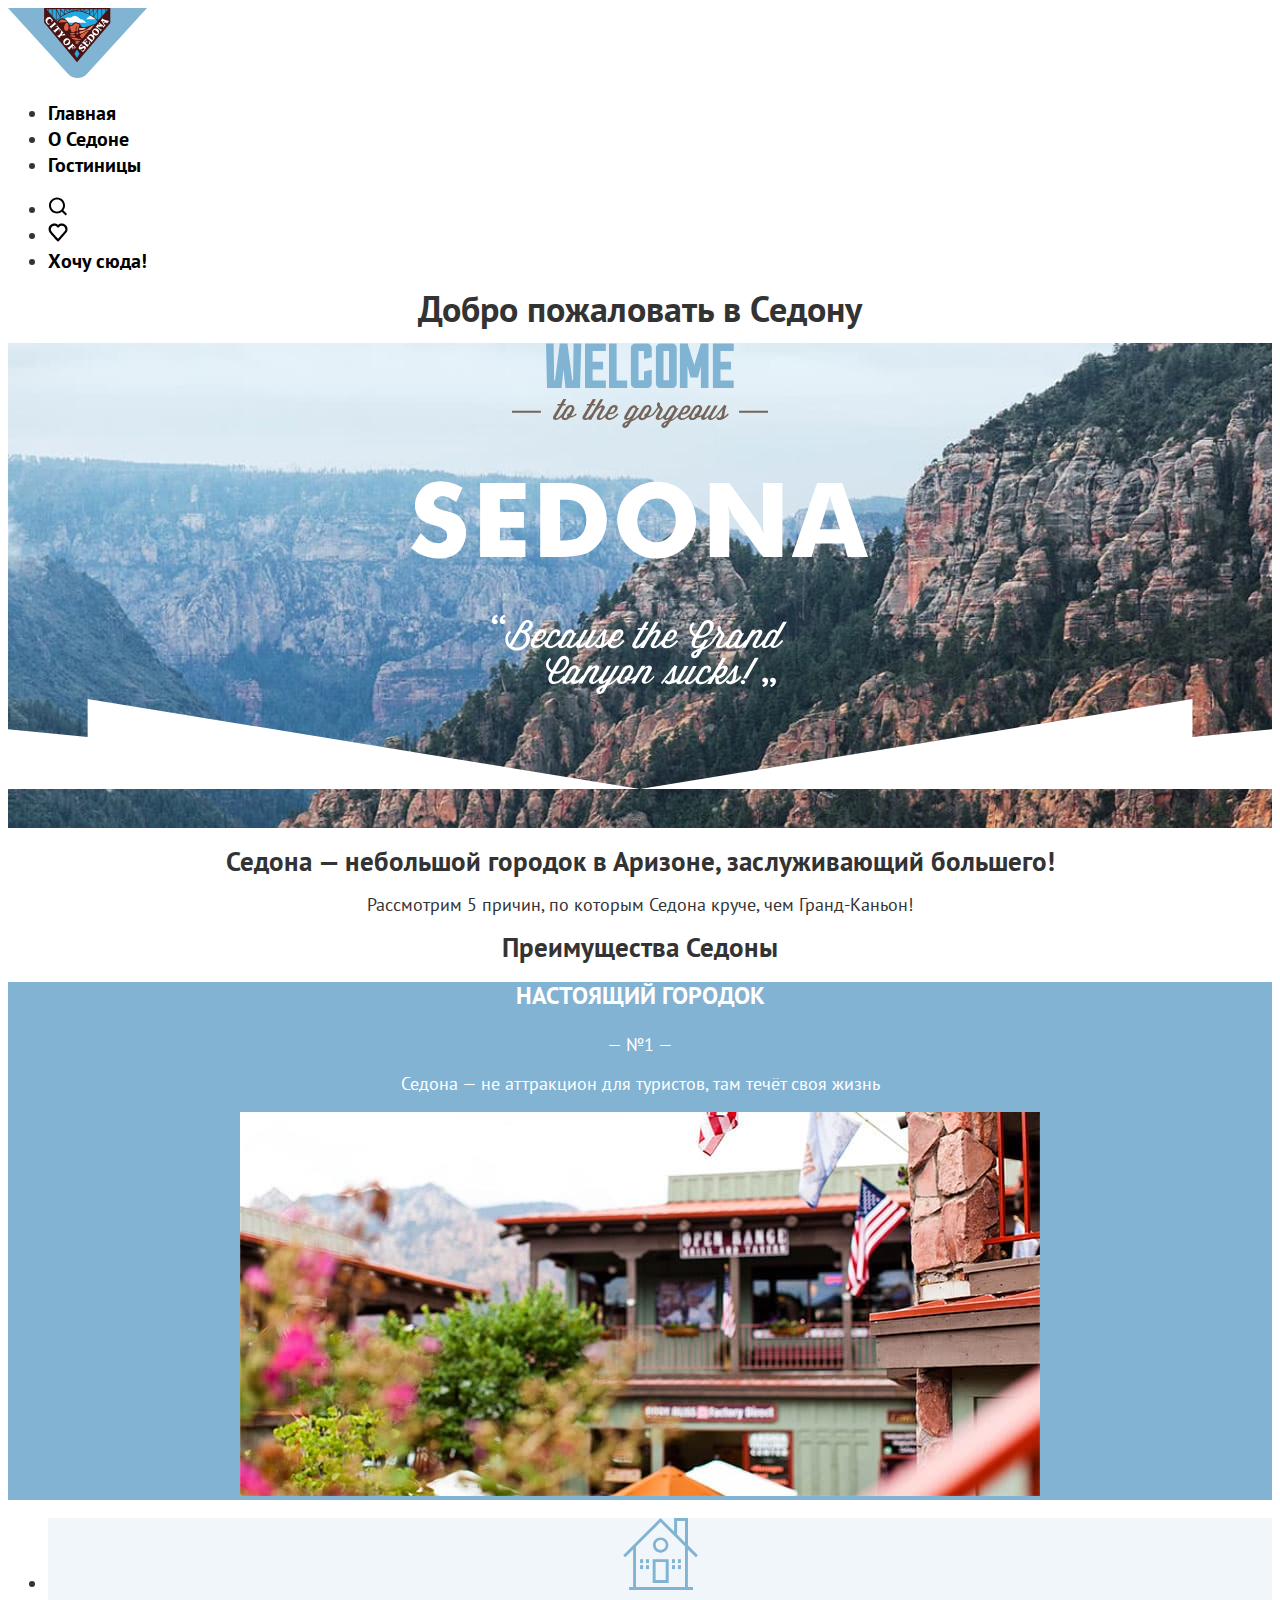
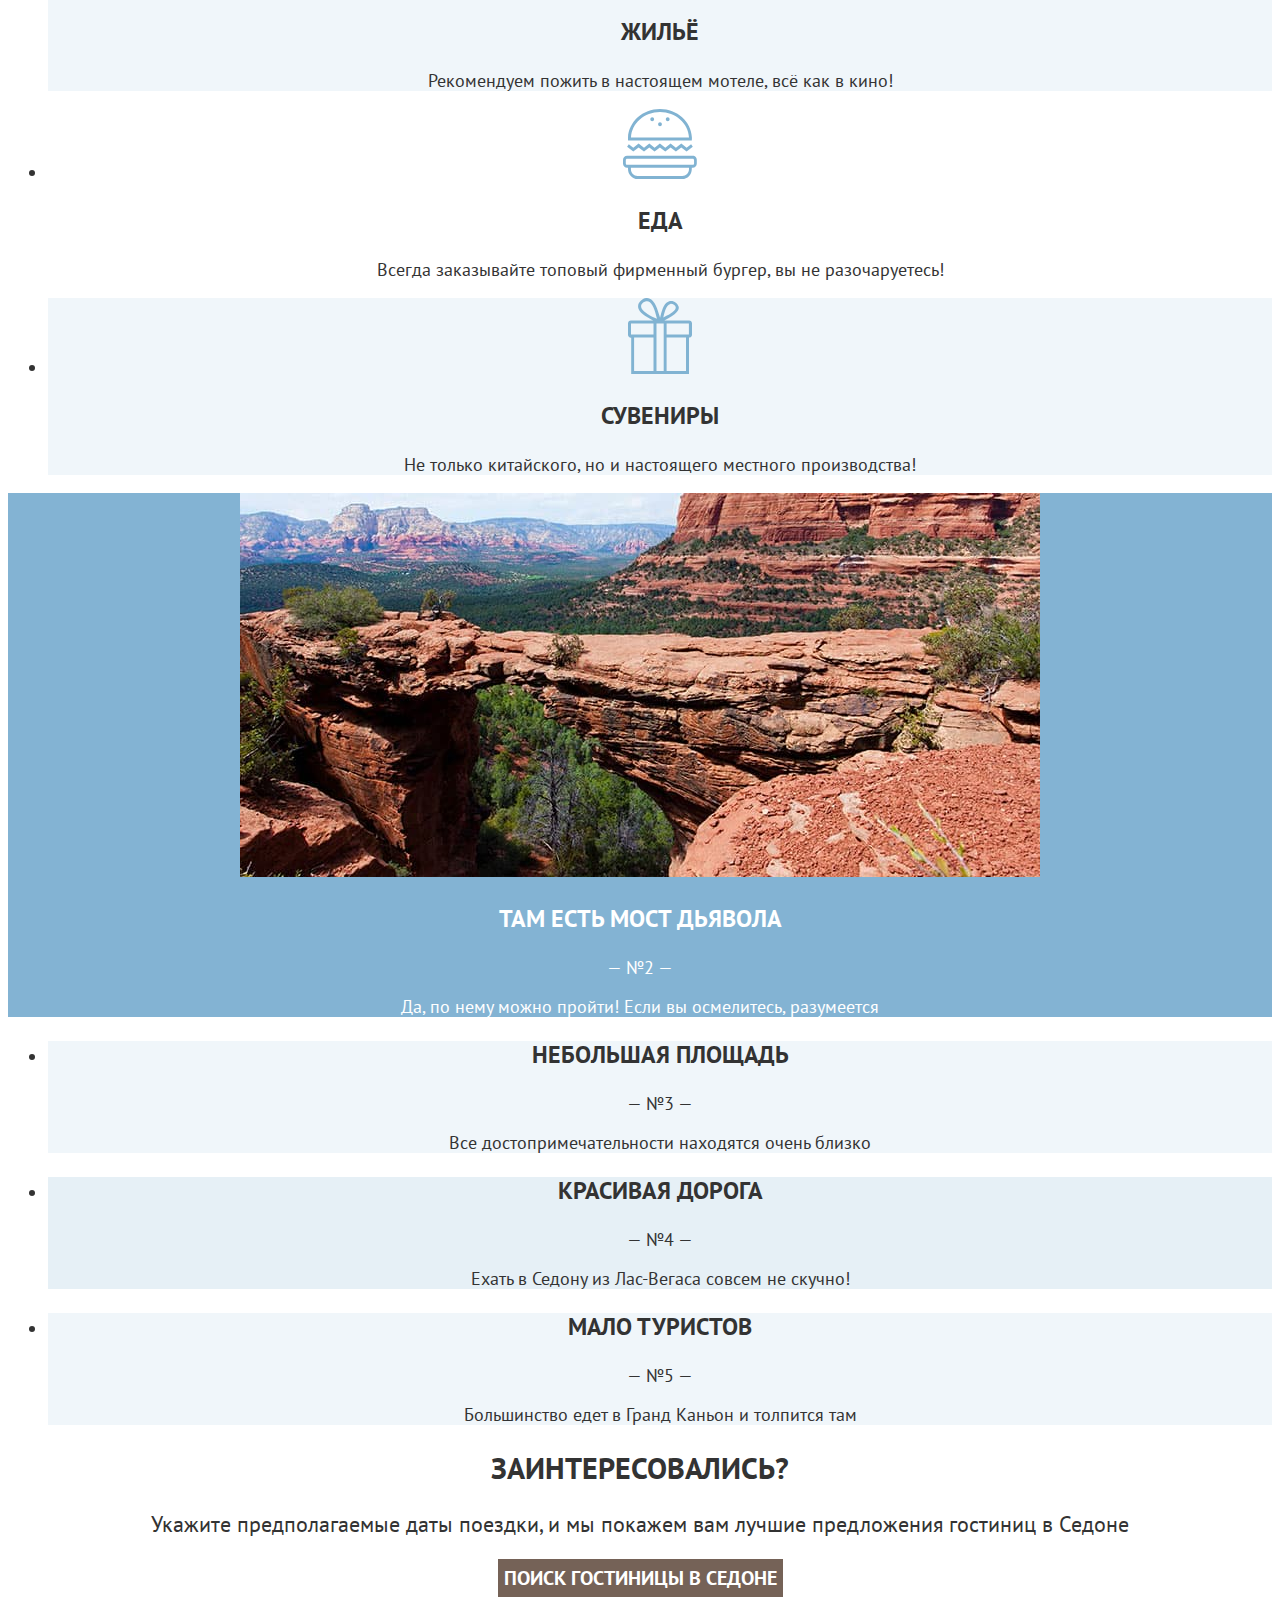
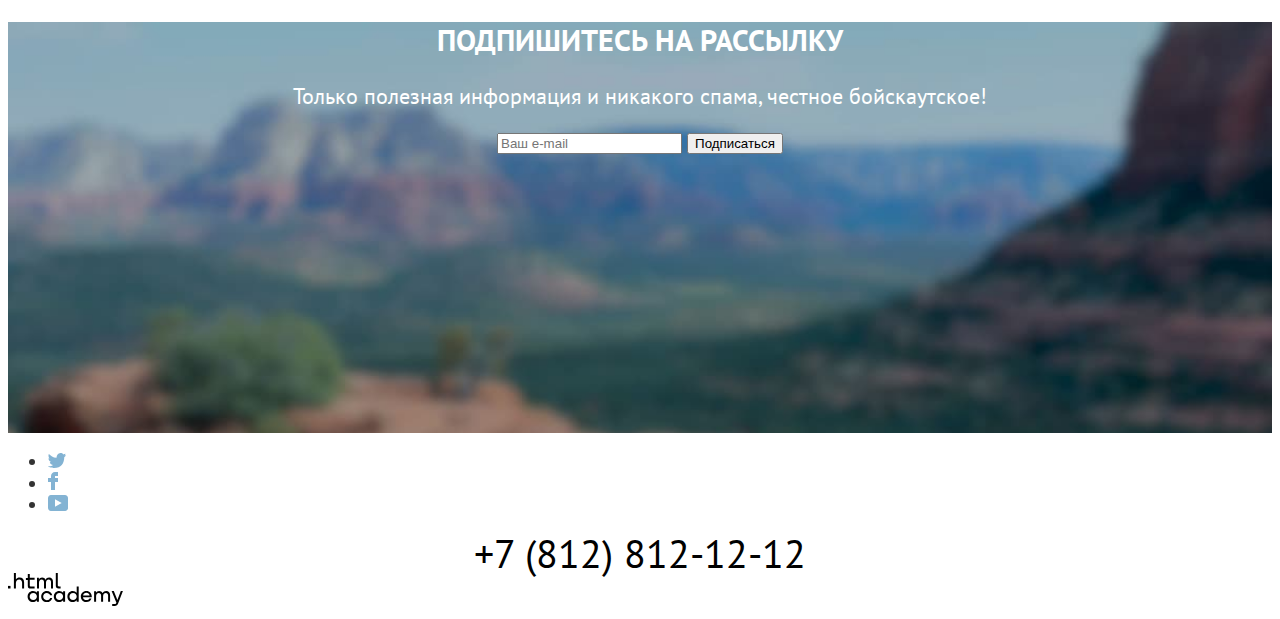
==== 04-live-flex-model/index.html @ d3a2d4d3 "4 live flex-model" ====
<!DOCTYPE html>
<html lang="ru">
<head>
	<meta charset="UTF-8">
	<title>Sedona</title>
	<link rel="stylesheet" href="styles/styles.css">
</head>
<body>
	<header class="page-header">
		<img class="header-logo" width="139" height="70" src="images/logo.svg" alt="Логотип Седона">
		<nav class="navigation">
	    <ul class="navigation-list">
				<li class="navigation-item">
					<a class="navigation-link" href="index.html">Главная</a>
				</li>
				<li class="navigation-item">
					<a class="navigation-link" href="#">О Седоне</a>
				</li>
				<li class="navigation-item">
					<a class="navigation-link" href="catalog.html">Гостиницы</a>
				</li>
			</ul>
			<ul class="navigation-list navigation-buttons">
				<li class="navigation-item">
					<a class="navigation-link" href="#">
						<img class="navigation-image" width="20" height="19" src="images/icon-search.svg" alt="Поиск">
					</a>
				</li>
				<li class="navigation-item">
					<a class="navigation-link" href="#">
						<img class="navigation-image" width="20" height="19" src="images/icon-like.svg" alt="Лайк">
					</a>
				</li>
				<li class="navigation-item">
					<a class="navigation-link" href="#">Хочу сюда!</a>
				</li>
			</ul>
		</nav>
	</header>

	<main class="main-index">
		<section class="welcome">
			<h1 class="visually-hidden">Добро пожаловать в Седону</h1>
			<div class="welcome-banner">
				<img class="welcome-image" width="458" height="352" src="images/welcome.svg" alt="Добро пожаловать в Седону.">
				<img class="welcome-divider" width="1200" height="57" src="images/divider.svg" alt="Разделитель">
			</div>
			<h2 class="welcome-title">Седона — небольшой городок в Аризоне, заслуживающий большего!</h2>
			<p class="welcome-description">Рассмотрим 5 причин, по которым Седона круче, чем Гранд-Каньон!</p>
		</section>
		<section class="advantages">
			<h2 class="visually-hidden">Преимущества Седоны</h2>
			<div class="advantages-item advantages-item-1">
					<h3 class="advantages-title">Настоящий городок</h3>
					<span class="advatages-number">— №1 —</span>
					<p class="advantages-description">Седона — не аттракцион для туристов, там течёт своя жизнь</p>
					<img class="advantages-image" width="800" height="384" src="images/photo-1.jpg" alt="Настоящий городок">
			</div>
			<ul class="advantages-list">
				<li class="advantages-item advantages-item-2">
					<img class="advantages-image" width="75" height="72" src="images/icon-1.svg" alt="Жильё">
					<h3 class="advantages-title">Жильё</h3>
					<p class="advantages-description">Рекомендуем пожить в настоящем мотеле, всё как в кино!</p>
				</li>
				<li class="advantages-item advantages-item-3">
					<img class="advantages-list" width="74" height="70" src="images/icon-2.svg" alt="Еда">
					<h3 class="advantages-title">Еда</h3>
					<p class="advantages-description">Всегда заказывайте топовый фирменный бургер, вы не разочаруетесь!</p>
				</li>
				<li class="advantages-item advantages-item-4">
					<img class="advantages-list" width="64" height="76" src="images/icon-3.svg" alt="Сувениры">
					<h3 class="advantages-title">Сувениры</h3>
					<p class="advantages-description">Не только китайского, но и настоящего местного производства!</p>
				</li>
			</ul>
			<div class="advantages-item advantages-item-5">
				<img class="advantages-image" width="800" height="384" src="images/photo-2.jpg" alt="Там есть мост дьявола">
				<h3 class="advantages-title">Там есть мост дьявола</h3>
				<span class="advatages-number">— №2 —</span>
				<p class="advantages-description">Да, по нему можно пройти! Если вы осмелитесь, разумеется</p>
			</div>
			<ul class="advantages-list">
				<li class="advantages-item advantages-item-6 ">
					<h3 class="advantages-title">Небольшая площадь</h3>
					<span class="advantages-number">— №3 —</span>
					<p class="advantages-description">Все достопримечательности находятся очень близко</p>
				</li>
				<li class="advantages-item advantages-item-7">
					<h3 class="advantages-title">Красивая дорога</h3>
					<span class="advantages-number">— №4 —</span>
					<p class="advantages-description">Ехать в Седону из Лас-Вегаса совсем не скучно!</p>
				</li>
				<li class="advantages-item advantages-item-8">
					<h3 class="advantages-title">Мало туристов</h3>
					<span class="advantages-number">— №5 —</span>
					<p class="advantages-description">Большинство едет в Гранд Каньон и толпится там</p>
				</li>
			</ul>
	  </section>
		<section class="booking">
			<h2 class="booking-title">Заинтересовались?</h2>
			<p class="booking-description">Укажите предполагаемые даты поездки, и мы покажем вам лучшие предложения гостиниц в Седоне
			</p>
			<button class="booking-button">Поиск гостиницы в Седоне</button>
		</section>
	</main>

	<footer class="page-footer">
		<section class="subscription subscription-index">
			<h2 class="subscription-title">Подпишитесь на рассылку</h2>
			<p class="subscription-description">Только полезная информация и никакого спама,
			честное бойскаутское!</p>
			<form action="https://echo.htmlacademy.ru/" method="get">
				<input class="subscription-input" type="email" name="subscription" placeholder="Ваш e-mail">
				<button class="button" type="submit">Подписаться</button>
			</form>
		</section>
		<div class="footer-social">
			<ul class="footer-social-list">
				<li class="footer-social-item">
					<a class="button" href="https://twitter.com/htmlacademy_ru">
						<img src="images/social-twitter.svg" width="18" height="15" alt="Ссылка на твиттер">
					</a>
				</li>
				<li class="footer-social-item">
					<a class="button" href="https://www.facebook.com/htmlacademy">
						<img src="images/social-facebook.svg" width="10" height="18" alt="Ссылка на фейсбук">
					</a>
				</li>
				<li class="footer-social-item">
					<a class="button" href="https://www.youtube.com/c/HTMLAcademyRUS">
						<img src="images/social-youtube.svg" width="20" height="16" alt="Ссылка на ютуб">
					</a>
				</li>
			</ul>
		</div>
		<div class="footer-phone">
			<a href="tel:+78128121212">+7 (812) 812-12-12</a>
		</div>
		<div class="footer-logo">
			<a href="https://htmlacademy.ru/">
				<img class="footer-image" width="115" height="34" src="images/logo_htmlacademy.svg" alt="html academy logo">
			</a>
		</div>
	</footer>
</body>
</html>
---- 04-live-flex-model/styles/styles.css ----
@font-face {
	font-family: "PT Sans";
	font-style: normal;
	font-weight: 400;
	src: url("../fonts/ptsans-400.woff2") format("woff2");
	font-display: swap;
}

@font-face {
	font-family: "PT Sans";
	font-style: normal;
	font-weight: 700;
	src: url("../fonts/ptsans-700.woff2") format("woff2");
	font-display: swap;
}

body {
	font-family: "PT Sans", sans-serif;
	font-size: 18px;
	line-height: 21px;
	color: #333333;
	background-color: #ffffff;
}

.navigation-link {
	color: #000000;
	font-weight: 700;
	font-size: 20px;
	line-height: 26px;
	text-decoration: none;
}

.welcome {
	text-align: center;
}

.welcome-banner {
	background-color: #ffffff;
	color: #000000;
	background-image: url(../images/index-background.jpg);
	background-repeat: no-repeat;
	background-size: 100% auto;
	height: 485px;
}

.welcome-divider {
	width: 100%;
	height: 90px;
	object-fit: cover;
}

.advantages {
	text-align: center;
}

.advantages-item h3 {
	text-transform: uppercase;
	font-size: 24px;
	line-height: 28px;
	font-weight: 700;
}

.advantages-item p {
	font-size: 18px;
	line-height: 21px;
}

.advantages-item-1,
.advantages-item-5 {
	background-color: #83B3D3;
	color: #ffffff;
}

.advantages-item-2,
.advantages-item-4,
.advantages-item-6,
.advantages-item-8 {
	background-color: rgba(131, 179, 211, 0.12);
}

.advantages-item-3 {
	background-color: #ffffff;
}

.advantages-item-7 {
	background-color: rgba(131, 179, 211, 0.2);
}

.booking {
	text-align: center;
	color: #333333;
}

.booking-title {
	text-transform: uppercase;
	font-weight: 700;
	font-size: 30px;
	line-height: 36px;
}

.booking-description {
	font-size: 22px;
	line-height: 26px;
}

.booking-button {
	text-transform: uppercase;
	color: #ffffff;
	background-color: #756257;
	border: 0;
	font-size: 20px;
	line-height: 36px;
	font-weight: 700;
	font-family: "PT Sans", sans-serif;
}


.subscription {
	text-align: center;
}
.subscription-index {
	background-image: url(../images/background.jpg);
	background-repeat: no-repeat;
	background-size: 100% auto;
	height: 411px;
	color: #ffffff;
}

.subscription-title {
	text-transform: uppercase;
	font-size: 30px;
	line-height: 36px;
}

.subscription-description {
	font-size: 22px;
	line-height: 26px;
}

.footer-phone {
	text-align: center;
}

.footer-phone a {
	text-decoration: none;
	color: #000000;
	font-size: 40px;
	line-height: 40px;
}


.header-catalog {
	background-image: url(../images/catalog-background.jpg);
	background-repeat: no-repeat;
	background-size: 100% auto;
	color: #ffffff;
}

.header-title {
	font-size: 60px;
	line-height: 78px;
	font-weight: 700;
}

.breadcrumbs-link {
	text-decoration: none;
}

.filter-group {
	border: 0;
}

.filter-title {
	font-weight: 700;
	font-size: 20px;
	line-height: 26px;
}

.filter-label {
	line-height: 23px;
}

.apply-button {
	background-color: #83B3D3;
	text-transform: uppercase;
	color: inherit;
	font-family: inherit;
	border: 0;
	font-weight: 700;
	font-size: 16px;
}

.reset-button {
	color: inherit;
	font-family: inherit;
	background-color: transparent;
	border: 0;
}

.sorting-title {
	font-size: 30px;
	line-height: 39px;
	color: #000000;
}

.product-cards-title {
	font-size: 24px;
	line-height: 31px;
	color: #000000;
}

.product-cards-type,
.product-cards-price {
	line-height: 23px;
}

.product-card-button {
	background-color: #756257;
	color: #ffffff;
	text-decoration: none;
	font-family: inherit;
	text-transform: uppercase;
	font-weight: 700;
}

.product-favorite-button {
	background-color: #83B3D3;
	color: #ffffff;
	border: 0;
	font-family: inherit;
	text-transform: uppercase;
	font-size: 18px;
	line-height: 21px;
	font-weight: 700;
}

.product-favorite-button-current {
	background-color: #7DB54F;
}

.product-cards-rating {
	background-color: #F2F2F2;
	text-transform: uppercase;
	font-size: 16px;
}

.load-more-button {
	background-color: #83B3D3;
	color: #ffffff;
	font-size: 20px;
	line-height: 26px;
	text-transform: uppercase;
	font-family: inherit;
	border: 0;
	font-weight: 700;
	width: 100%;
	height: 60px;
}

.pagination-item {
	background-color: #83B3D3;
	width: 55px;
	height: 55px;
	text-align: center;
}

.pagination-link {
	color: #ffffff;
	font-size: 20px;
	line-height: 26px;
	font-weight: 700;
	text-transform: uppercase;
	text-decoration: none;
}
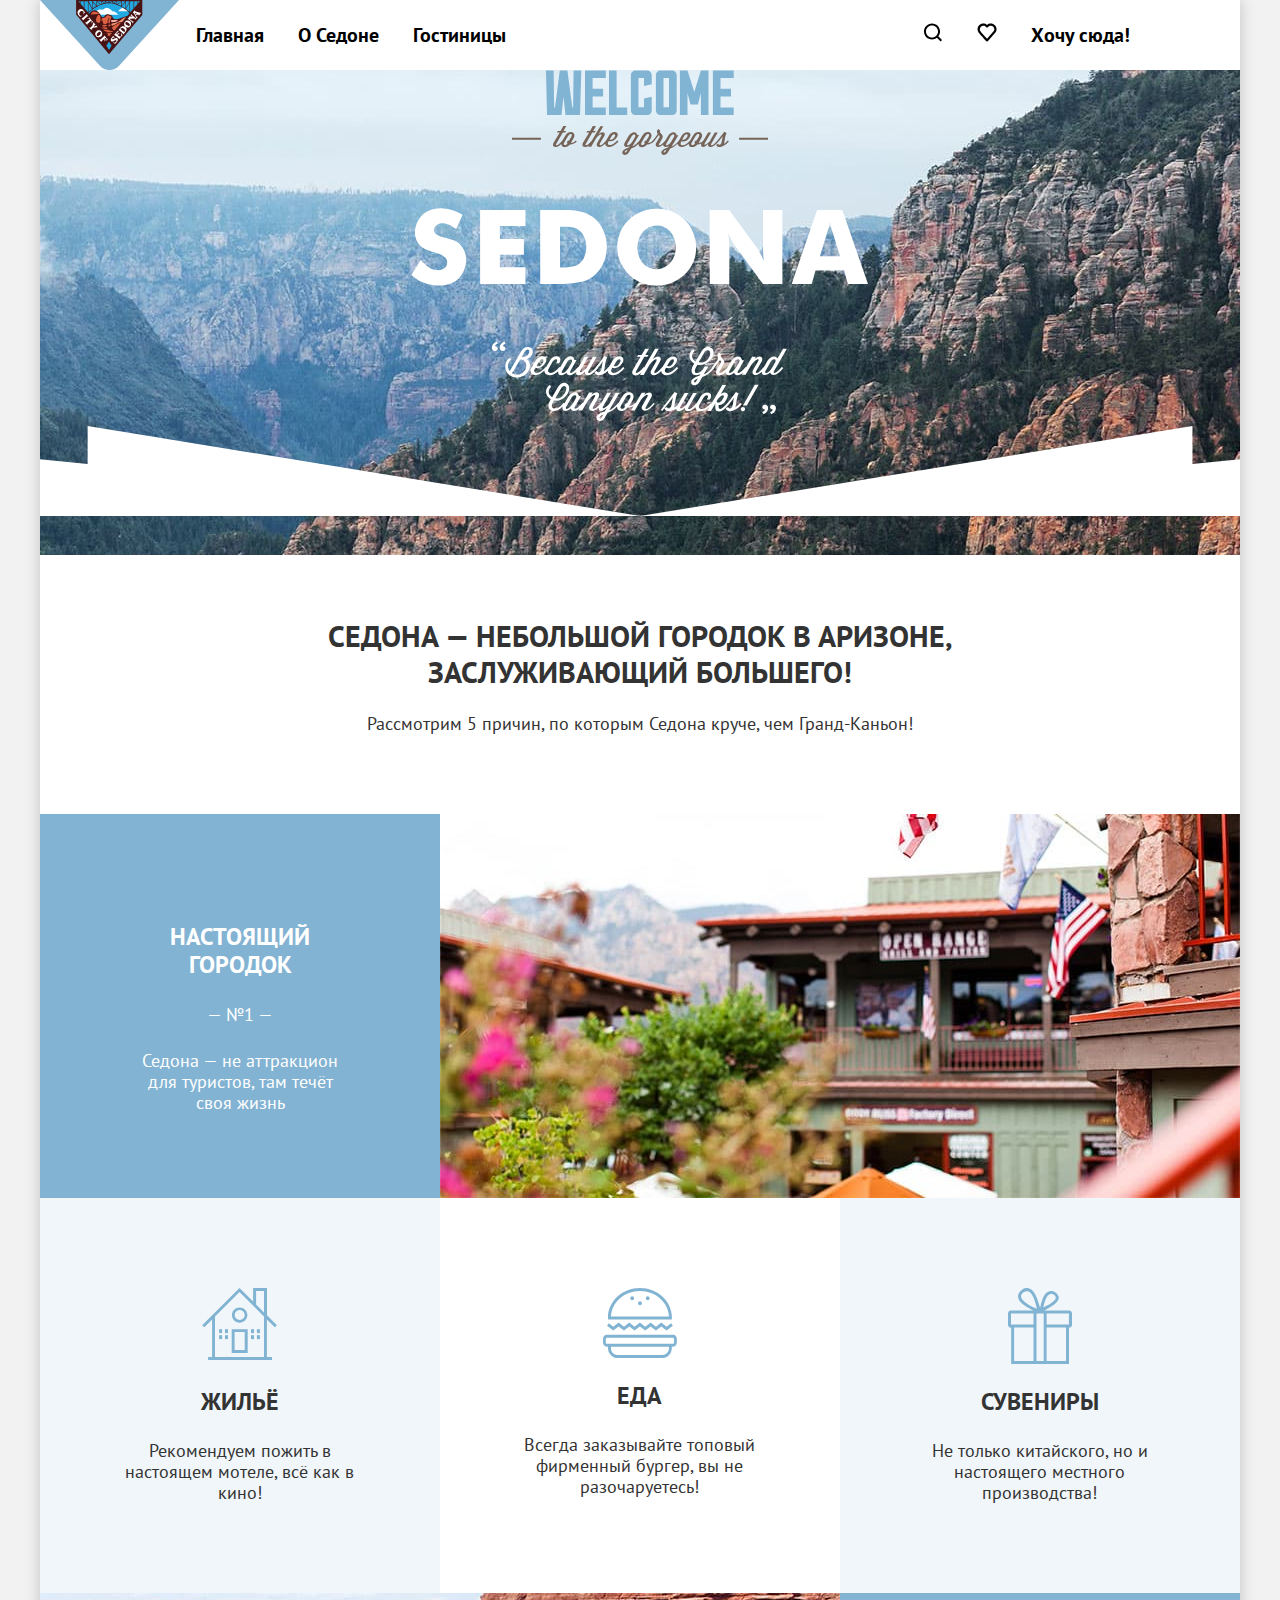
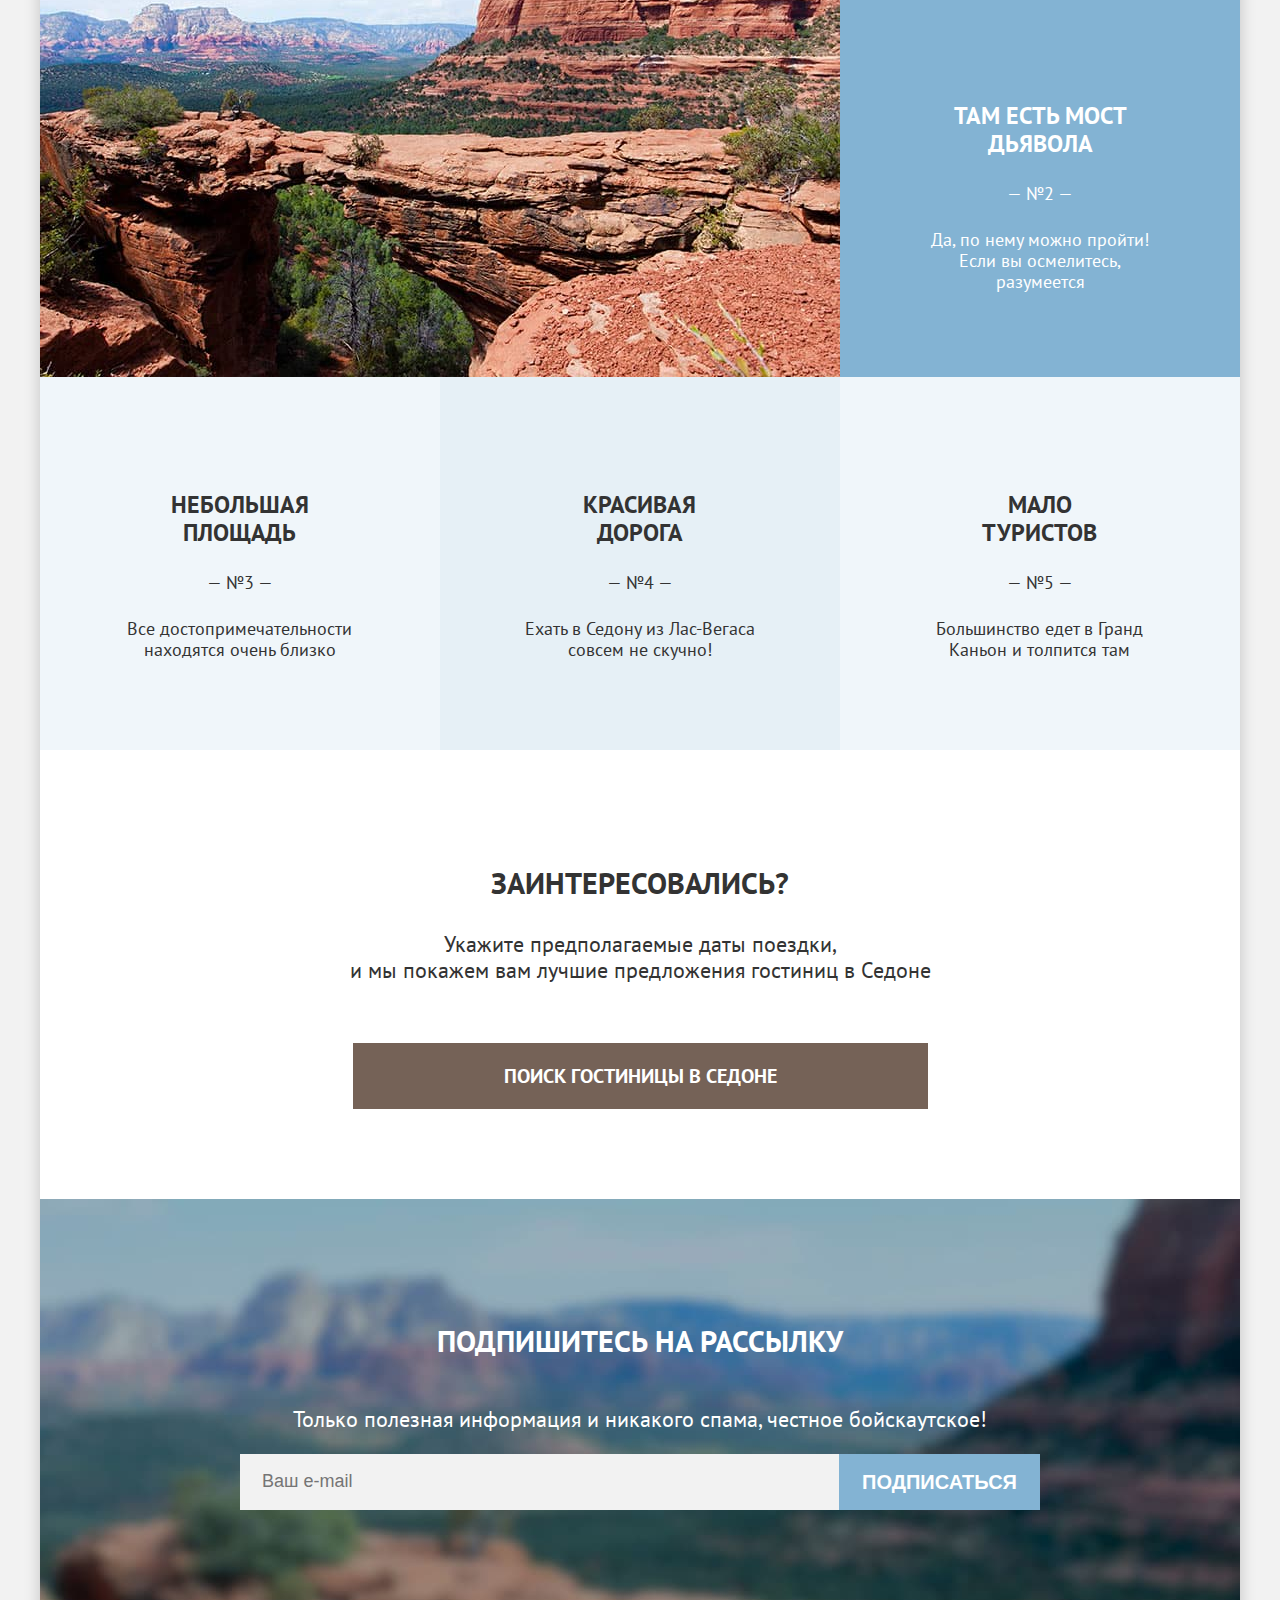
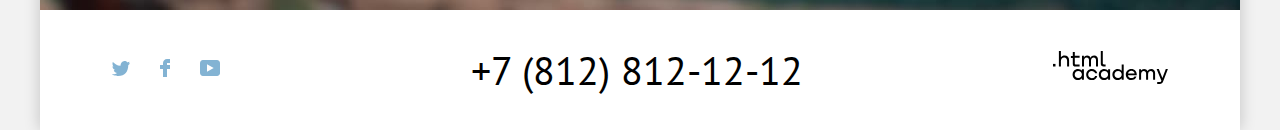
==== commit 645f4523: "стилизация крупных блоков" ====
--- a/04-live-flex-model/index.html
+++ b/04-live-flex-model/index.html
@@ -6,142 +6,152 @@
 	<link rel="stylesheet" href="styles/styles.css">
 </head>
 <body>
-	<header class="page-header">
-		<img class="header-logo" width="139" height="70" src="images/logo.svg" alt="Логотип Седона">
-		<nav class="navigation">
-	    <ul class="navigation-list">
-				<li class="navigation-item">
-					<a class="navigation-link" href="index.html">Главная</a>
-				</li>
-				<li class="navigation-item">
-					<a class="navigation-link" href="#">О Седоне</a>
-				</li>
-				<li class="navigation-item">
-					<a class="navigation-link" href="catalog.html">Гостиницы</a>
-				</li>
-			</ul>
-			<ul class="navigation-list navigation-buttons">
-				<li class="navigation-item">
-					<a class="navigation-link" href="#">
-						<img class="navigation-image" width="20" height="19" src="images/icon-search.svg" alt="Поиск">
+	<div class="page-container">
+		<header class="page-header">
+			<img class="header-logo" width="139" height="70" src="images/logo.svg" alt="Логотип Седона">
+			<nav class="navigation">
+				<ul class="navigation-list">
+					<li class="navigation-item">
+						<a class="navigation-link" href="index.html">Главная</a>
+					</li>
+					<li class="navigation-item">
+						<a class="navigation-link" href="#">О Седоне</a>
+					</li>
+					<li class="navigation-item">
+						<a class="navigation-link" href="catalog.html">Гостиницы</a>
+					</li>
+				</ul>
+				<ul class="navigation-list navigation-buttons">
+					<li class="navigation-item">
+						<a class="navigation-link" href="#">
+							<img class="navigation-image" width="20" height="19" src="images/icon-search.svg" alt="Поиск">
+						</a>
+					</li>
+					<li class="navigation-item">
+						<a class="navigation-link" href="#">
+							<img class="navigation-image" width="20" height="19" src="images/icon-like.svg" alt="Лайк">
+						</a>
+					</li>
+					<li class="navigation-item">
+						<a class="navigation-link" href="#">Хочу сюда!</a>
+					</li>
+				</ul>
+			</nav>
+		</header>
+		
+		<main class="main-index">
+			<section class="welcome">
+				<h1 class="visually-hidden">Добро пожаловать в Седону</h1>
+				<div class="welcome-banner">
+					<img class="welcome-image" width="458" height="352" src="images/welcome.svg" alt="Добро пожаловать в Седону.">
+					<img class="welcome-divider" width="1200" height="57" src="images/divider.svg" alt="Разделитель">
+				</div>
+				<div class="welcome-info">
+					<h2 class="welcome-title">Седона — небольшой городок в Аризоне,<br> заслуживающий большего!</h2>
+					<p class="welcome-description">Рассмотрим 5 причин, по которым Седона круче, чем Гранд-Каньон!</p>
+				</div>
+			</section>
+			<section class="advantages">
+				<h2 class="visually-hidden">Преимущества Седоны</h2>
+				<div class="advantages-item advantages-item-1">
+					<div class="advantages-item-1-content">
+						<h3 class="advantages-title">Настоящий городок</h3>
+						<span class="advantages-number">— №1 —</span>
+						<p class="advantages-description">Седона — не аттракцион для туристов, там течёт своя жизнь</p>
+					</div>
+					<img class="advantages-image" width="800" height="384" src="images/photo-1.jpg" alt="Настоящий городок">
+				</div>
+				<ul class="advantages-list">
+					<li class="advantages-item advantages-item-2">
+						<img class="advantages-image" width="75" height="72" src="images/icon-1.svg" alt="Жильё">
+						<h3 class="advantages-title">Жильё</h3>
+						<p class="advantages-description">Рекомендуем пожить в настоящем мотеле, всё как в кино!</p>
+					</li>
+					<li class="advantages-item advantages-item-3">
+						<img class="advantages-list" width="74" height="70" src="images/icon-2.svg" alt="Еда">
+						<h3 class="advantages-title">Еда</h3>
+						<p class="advantages-description">Всегда заказывайте топовый фирменный бургер, вы не разочаруетесь!</p>
+					</li>
+					<li class="advantages-item advantages-item-4">
+						<img class="advantages-list" width="64" height="76" src="images/icon-3.svg" alt="Сувениры">
+						<h3 class="advantages-title">Сувениры</h3>
+						<p class="advantages-description">Не только китайского, но и настоящего местного производства!</p>
+					</li>
+				</ul>
+				<div class="advantages-item advantages-item-5">
+					<img class="advantages-image" width="800" height="384" src="images/photo-2.jpg" alt="Там есть мост дьявола">
+					<div class="advantages-item-5-content">
+						<h3 class="advantages-title">Там есть мост дьявола</h3>
+						<span class="advantages-number">— №2 —</span>
+						<p class="advantages-description">Да, по нему можно пройти! Если вы осмелитесь, разумеется</p>
+					</div>
+				</div>
+				<ul class="advantages-list">
+					<li class="advantages-item advantages-item-6 ">
+						<h3 class="advantages-title">Небольшая<br> площадь</h3>
+						<span class="advantages-number">— №3 —</span>
+						<p class="advantages-description">Все достопримечательности находятся очень близко</p>
+					</li>
+					<li class="advantages-item advantages-item-7">
+						<h3 class="advantages-title">Красивая<br> дорога</h3>
+						<span class="advantages-number">— №4 —</span>
+						<p class="advantages-description">Ехать в Седону из Лас-Вегаса совсем не скучно!</p>
+					</li>
+					<li class="advantages-item advantages-item-8">
+						<h3 class="advantages-title">Мало<br> туристов</h3>
+						<span class="advantages-number">— №5 —</span>
+						<p class="advantages-description">Большинство едет в Гранд Каньон и толпится там</p>
+					</li>
+				</ul>
+			</section>
+			<section class="booking">
+				<h2 class="booking-title">Заинтересовались?</h2>
+				<p class="booking-description">Укажите предполагаемые даты поездки,<br> и мы покажем вам лучшие предложения гостиниц в Седоне
+				</p>
+				<button class="booking-button">Поиск гостиницы в Седоне</button>
+			</section>
+		</main>
+		
+		<footer class="page-footer">
+			<section class="subscription subscription-index">
+				<h2 class="subscription-title">Подпишитесь на рассылку</h2>
+				<p class="subscription-description">Только полезная информация и никакого спама,
+					честное бойскаутское!</p>
+				<form class="subscription-form" action="https://echo.htmlacademy.ru/" method="get">
+					<input class="subscription-input" type="email" name="subscription" placeholder="Ваш e-mail">
+					<button class="subscription-button" type="submit">Подписаться</button>
+				</form>
+			</section>
+			<div class="footer-wrapper">
+				<div class="footer-social">
+					<ul class="footer-social-list">
+						<li class="footer-social-item">
+							<a class="button" href="https://twitter.com/htmlacademy_ru">
+								<img src="images/social-twitter.svg" width="18" height="15" alt="Ссылка на твиттер">
+							</a>
+						</li>
+						<li class="footer-social-item">
+							<a class="button" href="https://www.facebook.com/htmlacademy">
+								<img src="images/social-facebook.svg" width="10" height="18" alt="Ссылка на фейсбук">
+							</a>
+						</li>
+						<li class="footer-social-item">
+							<a class="button" href="https://www.youtube.com/c/HTMLAcademyRUS">
+								<img src="images/social-youtube.svg" width="20" height="16" alt="Ссылка на ютуб">
+							</a>
+						</li>
+					</ul>
+				</div>
+				<div class="footer-phone">
+					<a href="tel:+78128121212">+7 (812) 812-12-12</a>
+				</div>
+				<div class="footer-logo">
+					<a href="https://htmlacademy.ru/">
+						<img class="footer-image" width="115" height="34" src="images/logo_htmlacademy.svg" alt="html academy logo">
 					</a>
-				</li>
-				<li class="navigation-item">
-					<a class="navigation-link" href="#">
-						<img class="navigation-image" width="20" height="19" src="images/icon-like.svg" alt="Лайк">
-					</a>
-				</li>
-				<li class="navigation-item">
-					<a class="navigation-link" href="#">Хочу сюда!</a>
-				</li>
-			</ul>
-		</nav>
-	</header>
-
-	<main class="main-index">
-		<section class="welcome">
-			<h1 class="visually-hidden">Добро пожаловать в Седону</h1>
-			<div class="welcome-banner">
-				<img class="welcome-image" width="458" height="352" src="images/welcome.svg" alt="Добро пожаловать в Седону.">
-				<img class="welcome-divider" width="1200" height="57" src="images/divider.svg" alt="Разделитель">
+				</div>
 			</div>
-			<h2 class="welcome-title">Седона — небольшой городок в Аризоне, заслуживающий большего!</h2>
-			<p class="welcome-description">Рассмотрим 5 причин, по которым Седона круче, чем Гранд-Каньон!</p>
-		</section>
-		<section class="advantages">
-			<h2 class="visually-hidden">Преимущества Седоны</h2>
-			<div class="advantages-item advantages-item-1">
-					<h3 class="advantages-title">Настоящий городок</h3>
-					<span class="advatages-number">— №1 —</span>
-					<p class="advantages-description">Седона — не аттракцион для туристов, там течёт своя жизнь</p>
-					<img class="advantages-image" width="800" height="384" src="images/photo-1.jpg" alt="Настоящий городок">
-			</div>
-			<ul class="advantages-list">
-				<li class="advantages-item advantages-item-2">
-					<img class="advantages-image" width="75" height="72" src="images/icon-1.svg" alt="Жильё">
-					<h3 class="advantages-title">Жильё</h3>
-					<p class="advantages-description">Рекомендуем пожить в настоящем мотеле, всё как в кино!</p>
-				</li>
-				<li class="advantages-item advantages-item-3">
-					<img class="advantages-list" width="74" height="70" src="images/icon-2.svg" alt="Еда">
-					<h3 class="advantages-title">Еда</h3>
-					<p class="advantages-description">Всегда заказывайте топовый фирменный бургер, вы не разочаруетесь!</p>
-				</li>
-				<li class="advantages-item advantages-item-4">
-					<img class="advantages-list" width="64" height="76" src="images/icon-3.svg" alt="Сувениры">
-					<h3 class="advantages-title">Сувениры</h3>
-					<p class="advantages-description">Не только китайского, но и настоящего местного производства!</p>
-				</li>
-			</ul>
-			<div class="advantages-item advantages-item-5">
-				<img class="advantages-image" width="800" height="384" src="images/photo-2.jpg" alt="Там есть мост дьявола">
-				<h3 class="advantages-title">Там есть мост дьявола</h3>
-				<span class="advatages-number">— №2 —</span>
-				<p class="advantages-description">Да, по нему можно пройти! Если вы осмелитесь, разумеется</p>
-			</div>
-			<ul class="advantages-list">
-				<li class="advantages-item advantages-item-6 ">
-					<h3 class="advantages-title">Небольшая площадь</h3>
-					<span class="advantages-number">— №3 —</span>
-					<p class="advantages-description">Все достопримечательности находятся очень близко</p>
-				</li>
-				<li class="advantages-item advantages-item-7">
-					<h3 class="advantages-title">Красивая дорога</h3>
-					<span class="advantages-number">— №4 —</span>
-					<p class="advantages-description">Ехать в Седону из Лас-Вегаса совсем не скучно!</p>
-				</li>
-				<li class="advantages-item advantages-item-8">
-					<h3 class="advantages-title">Мало туристов</h3>
-					<span class="advantages-number">— №5 —</span>
-					<p class="advantages-description">Большинство едет в Гранд Каньон и толпится там</p>
-				</li>
-			</ul>
-	  </section>
-		<section class="booking">
-			<h2 class="booking-title">Заинтересовались?</h2>
-			<p class="booking-description">Укажите предполагаемые даты поездки, и мы покажем вам лучшие предложения гостиниц в Седоне
-			</p>
-			<button class="booking-button">Поиск гостиницы в Седоне</button>
-		</section>
-	</main>
-
-	<footer class="page-footer">
-		<section class="subscription subscription-index">
-			<h2 class="subscription-title">Подпишитесь на рассылку</h2>
-			<p class="subscription-description">Только полезная информация и никакого спама,
-			честное бойскаутское!</p>
-			<form action="https://echo.htmlacademy.ru/" method="get">
-				<input class="subscription-input" type="email" name="subscription" placeholder="Ваш e-mail">
-				<button class="button" type="submit">Подписаться</button>
-			</form>
-		</section>
-		<div class="footer-social">
-			<ul class="footer-social-list">
-				<li class="footer-social-item">
-					<a class="button" href="https://twitter.com/htmlacademy_ru">
-						<img src="images/social-twitter.svg" width="18" height="15" alt="Ссылка на твиттер">
-					</a>
-				</li>
-				<li class="footer-social-item">
-					<a class="button" href="https://www.facebook.com/htmlacademy">
-						<img src="images/social-facebook.svg" width="10" height="18" alt="Ссылка на фейсбук">
-					</a>
-				</li>
-				<li class="footer-social-item">
-					<a class="button" href="https://www.youtube.com/c/HTMLAcademyRUS">
-						<img src="images/social-youtube.svg" width="20" height="16" alt="Ссылка на ютуб">
-					</a>
-				</li>
-			</ul>
-		</div>
-		<div class="footer-phone">
-			<a href="tel:+78128121212">+7 (812) 812-12-12</a>
-		</div>
-		<div class="footer-logo">
-			<a href="https://htmlacademy.ru/">
-				<img class="footer-image" width="115" height="34" src="images/logo_htmlacademy.svg" alt="html academy logo">
-			</a>
-		</div>
-	</footer>
+		</footer>
+	</div>
 </body>
 </html>--- a/04-live-flex-model/styles/styles.css
+++ b/04-live-flex-model/styles/styles.css
@@ -14,12 +14,63 @@
 	font-display: swap;
 }
 
+html {
+	height: 100%;
+}
+
+
 body {
 	font-family: "PT Sans", sans-serif;
 	font-size: 18px;
 	line-height: 21px;
 	color: #333333;
+	background-color: #F2F2F2;
+	display: flex;
+	flex-flow: column;
+	height: 100%;
+	margin: 0;
+}
+
+.page-container {
+	width: 100%;
+	max-width: 1200px;
+	margin: 0 auto;
 	background-color: #ffffff;
+	box-shadow: 0 0 15px rgba(0, 0, 0, 0.2);
+}
+
+main {
+	flex-grow: 1;
+}
+
+.page-header {
+	display: flex;
+}
+
+.visually-hidden {
+	display: none;
+}
+
+.navigation {
+	display: flex;
+	width: 100%;
+	justify-content: space-between;
+}
+
+.navigation-list {
+	display: flex;
+	align-items: center;
+	margin: 0;
+	padding: 0;
+	list-style: none;
+}
+
+.navigation-buttons {
+	margin-right: 93px;
+}
+
+.navigation-item {
+	margin: 0 17px;
 }
 
 .navigation-link {
@@ -43,6 +94,21 @@
 	height: 485px;
 }
 
+.welcome-info {
+	padding: 63px 0 80px;
+}
+
+.welcome-title {
+	text-transform: uppercase;
+	font-size: 30px;
+	line-height: 36px;
+	margin: 0 0 23px;
+}
+
+.welcome-description {
+	margin: 0;
+}
+
 .welcome-divider {
 	width: 100%;
 	height: 90px;
@@ -51,6 +117,20 @@
 
 .advantages {
 	text-align: center;
+	display: flex;
+	flex-flow: wrap;
+}
+
+.advantages-list {
+	display: flex;
+	width: 100%;
+	margin: 0;
+	padding: 0;
+	list-style: none;
+}
+
+.advantages-item {
+	width: 33.33%;
 }
 
 .advantages-item h3 {
@@ -58,17 +138,32 @@
 	font-size: 24px;
 	line-height: 28px;
 	font-weight: 700;
+}
+
+.advantages-number {
+	margin: 25px 0;
+	display: block;
 }
 
 .advantages-item p {
 	font-size: 18px;
 	line-height: 21px;
+	margin: 0;
+
+}
+
+.advantages-item-1-content,
+.advantages-item-5-content {
+	padding: 0 90px;
 }
 
 .advantages-item-1,
 .advantages-item-5 {
 	background-color: #83B3D3;
 	color: #ffffff;
+	width: 100%;
+	display: flex;
+	align-items: center;
 }
 
 .advantages-item-2,
@@ -76,19 +171,26 @@
 .advantages-item-6,
 .advantages-item-8 {
 	background-color: rgba(131, 179, 211, 0.12);
+	padding: 90px 75px;
+	box-sizing: border-box;
 }
 
 .advantages-item-3 {
 	background-color: #ffffff;
+	padding: 90px 75px;
+	box-sizing: border-box;
 }
 
 .advantages-item-7 {
 	background-color: rgba(131, 179, 211, 0.2);
+	padding: 90px 75px;
+	box-sizing: border-box;
 }
 
 .booking {
 	text-align: center;
 	color: #333333;
+	padding: 90px 0;
 }
 
 .booking-title {
@@ -96,11 +198,14 @@
 	font-weight: 700;
 	font-size: 30px;
 	line-height: 36px;
+	margin-bottom: 30px;
 }
 
 .booking-description {
 	font-size: 22px;
 	line-height: 26px;
+	max-width: 720px;
+	margin: 0 auto 60px;
 }
 
 .booking-button {
@@ -112,11 +217,16 @@
 	line-height: 36px;
 	font-weight: 700;
 	font-family: "PT Sans", sans-serif;
-}
-
+	padding: 15px 0;
+	display: block;
+	margin: 0 auto;
+	width: 100%;
+	max-width: 575px;
+}
 
 .subscription {
 	text-align: center;
+	padding: 90px 0 140px;
 }
 .subscription-index {
 	background-image: url(../images/background.jpg);
@@ -124,6 +234,10 @@
 	background-size: 100% auto;
 	height: 411px;
 	color: #ffffff;
+	display: flex;
+	flex-flow: column;
+	justify-content: center;
+	padding: 0;
 }
 
 .subscription-title {
@@ -135,6 +249,33 @@
 .subscription-description {
 	font-size: 22px;
 	line-height: 26px;
+}
+
+.subscription-input {
+	width: 600px;
+	padding: 17px 22px 18px;
+	box-sizing: border-box;
+	line-height: 1;
+	font-size: 18px;
+	border: 0;
+	background-color: #F2F2F2;
+}
+
+.subscription-form {
+	display: flex;
+	margin: 0 auto;
+	max-width: 800px;
+}
+
+.subscription-button {
+	text-transform: uppercase;
+	font-size: 20px;
+	line-height: 26px;
+	padding: 0 23px;
+	border: 0;
+	font-weight: 700;
+	background-color: #83B3D3;
+	color: #FFFFFF;
 }
 
 .footer-phone {
@@ -154,20 +295,48 @@
 	background-repeat: no-repeat;
 	background-size: 100% auto;
 	color: #ffffff;
+	padding: 35px 72px 80px;
 }
 
 .header-title {
 	font-size: 60px;
 	line-height: 78px;
 	font-weight: 700;
+	margin: 0;
+}
+
+.breadcrumbs-list {
+	display: flex;
+	margin: 0;
+	padding: 0;
+	list-style: none;
 }
 
 .breadcrumbs-link {
 	text-decoration: none;
 }
 
+.filter {
+	display: flex;
+	margin-top: 52px;
+}
+
+.filter-list {
+	margin: 0;
+	padding: 0;
+	list-style: none;
+}
+
 .filter-group {
 	border: 0;
+	display: flex;
+	flex-flow: column;
+	margin: 0 70px 0 0;
+	padding: 0;
+}
+
+.filter-input {
+	display: flex;
 }
 
 .filter-title {
@@ -188,6 +357,7 @@
 	border: 0;
 	font-weight: 700;
 	font-size: 16px;
+	padding: 14px 35px;
 }
 
 .reset-button {
@@ -195,6 +365,15 @@
 	font-family: inherit;
 	background-color: transparent;
 	border: 0;
+	font-size: 18px;
+	padding: 14px 35px;
+}
+
+.sorting {
+	display: flex;
+	align-items: center;
+	justify-content: space-between;
+	padding: 0 20px;
 }
 
 .sorting-title {
@@ -203,24 +382,57 @@
 	color: #000000;
 }
 
+.product-cards {
+	margin: 0 auto;
+	max-width: 1056px;
+	width: 100%;
+}
+
 .product-cards-title {
 	font-size: 24px;
 	line-height: 31px;
 	color: #000000;
+	margin: 16px 0;
+}
+
+.product-cards-type-price {
+	display: flex;
+}
+
+.product-cards-list {
+	display: flex;
+	flex-flow: wrap;
+	margin: 0;
+	padding: 0;
+	list-style: none;
+	margin-left: -10px;
+}
+
+.product-cards-item {
+	background-color: #ffffff;
+	padding: 20px;
+	margin-left: 10px;
 }
 
 .product-cards-type,
 .product-cards-price {
 	line-height: 23px;
-}
-
-.product-card-button {
+	width: 50%;
+}
+
+.product-cards-buttons {
+	display: flex;
+	justify-content: space-between;
+}
+
+.product-cards-button {
 	background-color: #756257;
 	color: #ffffff;
 	text-decoration: none;
 	font-family: inherit;
 	text-transform: uppercase;
 	font-weight: 700;
+	padding: 10px 16px;
 }
 
 .product-favorite-button {
@@ -232,6 +444,7 @@
 	font-size: 18px;
 	line-height: 21px;
 	font-weight: 700;
+	padding: 10px 16px;
 }
 
 .product-favorite-button-current {
@@ -242,6 +455,27 @@
 	background-color: #F2F2F2;
 	text-transform: uppercase;
 	font-size: 16px;
+	padding: 10px 32px;
+}
+
+.product-cards-stars-list {
+	display: flex;
+	margin: 0;
+	padding: 0;
+}
+
+.product-cards-stars-rating {
+	display: flex;
+	justify-content: space-between;
+	align-items: center;
+}
+
+
+.product-cards-stars-item {
+	list-style: none;
+	background: url(../images/star.svg) 0 0 no-repeat;
+	width: 18px;
+	height: 17px;
 }
 
 .load-more-button {
@@ -255,6 +489,22 @@
 	font-weight: 700;
 	width: 100%;
 	height: 60px;
+}
+
+.pagination-pages {
+	display: flex;
+	justify-content: space-between;
+	align-items: center;
+	margin-top: 30px;
+	border-top: 1px solid #E5E5E5;
+	padding-top: 30px;
+}
+
+.pagination-list {
+	margin: 0;
+	padding: 0;
+	display: flex;
+	list-style: none;
 }
 
 .pagination-item {
@@ -262,6 +512,10 @@
 	width: 55px;
 	height: 55px;
 	text-align: center;
+	display: flex;
+	align-items: center;
+	justify-content: center;
+	margin-right: 8px;
 }
 
 .pagination-link {
@@ -271,4 +525,48 @@
 	font-weight: 700;
 	text-transform: uppercase;
 	text-decoration: none;
+}
+
+.footer-wrapper {
+	display: flex;
+	width: 100%;
+	justify-content: space-between;
+	align-items: center;
+	padding: 40px 72px;
+	box-sizing: border-box;
+}
+
+.footer-social {
+	display: flex;
+	margin: 0;
+	padding: 0;
+	list-style: none;
+}
+
+.footer-social-list {
+	display: flex;
+	margin: 0;
+	padding: 0;
+	list-style: none;
+}
+
+.footer-social-item:not(:last-child) {
+	margin-right: 30px;
+}
+
+.sorting-view button {
+	width: 48px;
+	height: 48px;
+}
+
+.button-tile {
+	background: url(../images/mode-tile.svg) 50% 50% no-repeat;
+}
+
+.button-slideshow {
+	background: url(../images/mode-slideshow.svg) 50% 50% no-repeat;
+}
+
+.button-list {
+	background: url(../images/mode-list.svg) 50% 50% no-repeat;
 }